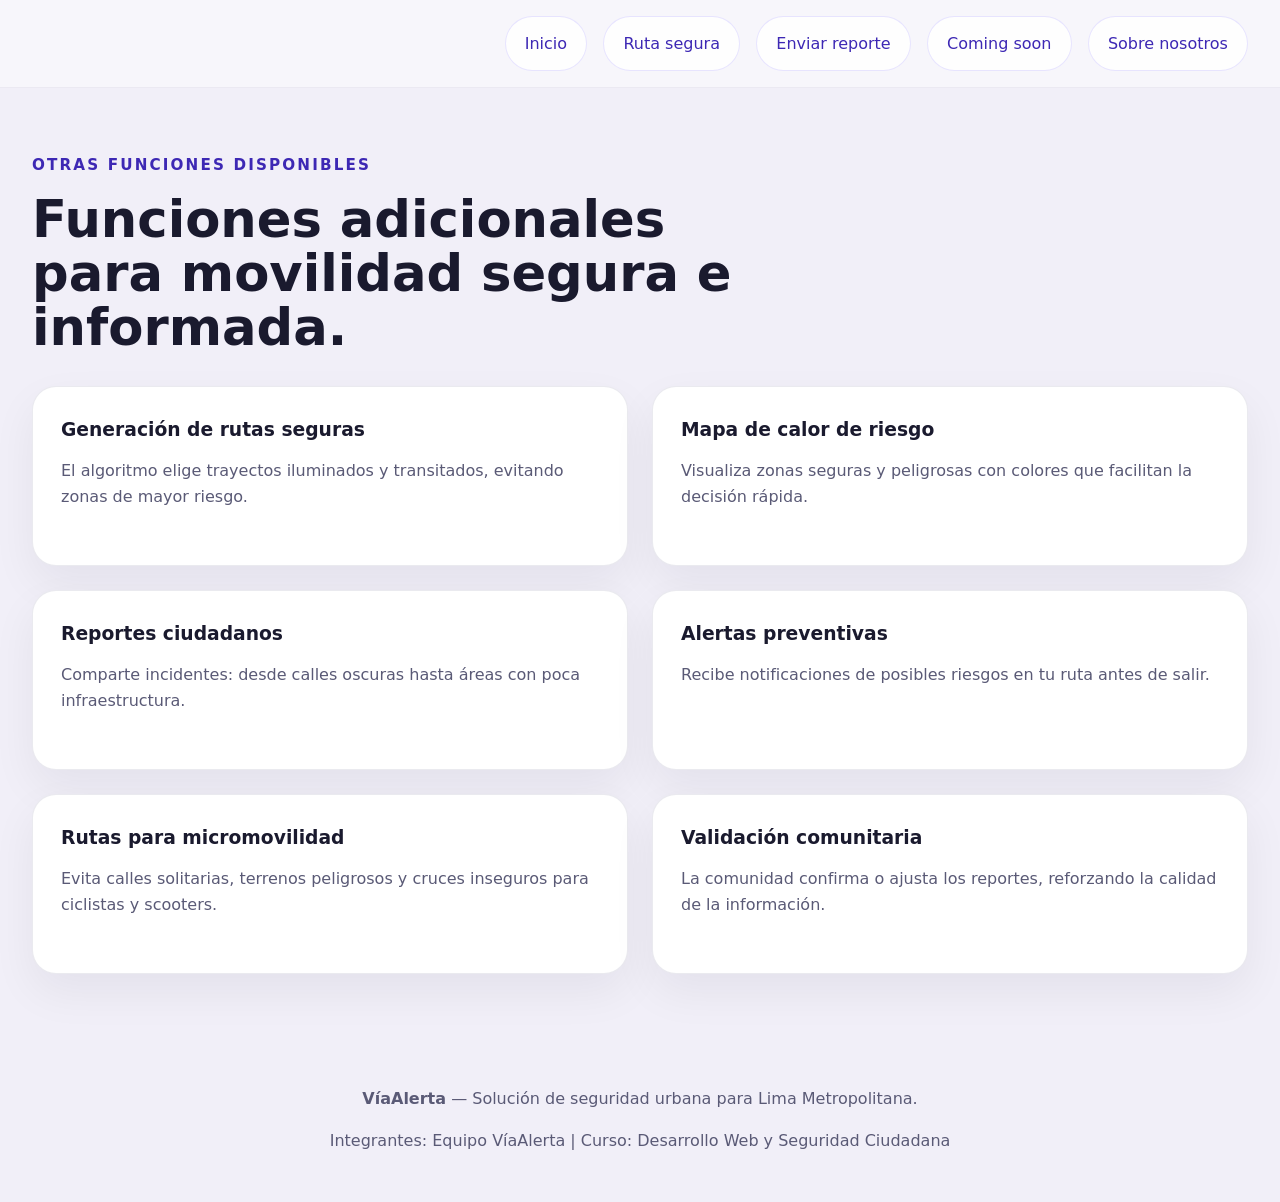
==== funciones.html @ 4d6bbc67 "Add files via upload" ====
<!DOCTYPE html>
<html lang="es">
<head>
  <meta charset="UTF-8" />
  <meta name="viewport" content="width=device-width, initial-scale=1.0" />
  <title>Otras Funciones | VíaAlerta</title>
  <link rel="stylesheet" href="styles.css" />
</head>
<body>
  <header class="site-header">
    <nav class="main-nav">
      <a href="index.html">Inicio</a>
      <a href="ruta-segura.html">Ruta segura</a>
      <a href="reporte-ciudadano.html">Enviar reporte</a>
      <a href="funciones.html">Coming soon</a>
      <a href="sobre-nosotros.html">Sobre nosotros</a>
    </nav>
  </header>

  <main class="section section--gray">
    <div class="section__header">
      <span class="eyebrow">Otras funciones disponibles</span>
      <h2>Funciones adicionales para movilidad segura e informada.</h2>
    </div>
    <div class="grid grid--2">
      <article class="card card--info">
        <h3>Generación de rutas seguras</h3>
        <p>El algoritmo elige trayectos iluminados y transitados, evitando zonas de mayor riesgo.</p>
      </article>
      <article class="card card--info">
        <h3>Mapa de calor de riesgo</h3>
        <p>Visualiza zonas seguras y peligrosas con colores que facilitan la decisión rápida.</p>
      </article>
      <article class="card card--info">
        <h3>Reportes ciudadanos</h3>
        <p>Comparte incidentes: desde calles oscuras hasta áreas con poca infraestructura.</p>
      </article>
      <article class="card card--info">
        <h3>Alertas preventivas</h3>
        <p>Recibe notificaciones de posibles riesgos en tu ruta antes de salir.</p>
      </article>
      <article class="card card--info">
        <h3>Rutas para micromovilidad</h3>
        <p>Evita calles solitarias, terrenos peligrosos y cruces inseguros para ciclistas y scooters.</p>
      </article>
      <article class="card card--info">
        <h3>Validación comunitaria</h3>
        <p>La comunidad confirma o ajusta los reportes, reforzando la calidad de la información.</p>
      </article>
    </div>
  </main>

  <footer class="footer">
    <div>
      <p><strong>VíaAlerta</strong> — Solución de seguridad urbana para Lima Metropolitana.</p>
      <p>Integrantes: Equipo VíaAlerta | Curso: Desarrollo Web y Seguridad Ciudadana</p>
    </div>
  </footer>

</body>
</html>
---- styles.css ----
:root {
  --bg: #f7f6fb;
  --surface: #ffffff;
  --surface-strong: #f1eff8;
  --text: #1a1a2e;
  --muted: #5a5a76;
  --purple: #6047ff;
  --purple-dark: #3d28b4;
  --green: #2dc36a;
  --yellow: #f3c95f;
  --red: #eb5757;
  --border: rgba(86, 80, 127, 0.12);
  --shadow: 0 24px 60px rgba(45, 35, 95, 0.12);
}

* {
  box-sizing: border-box;
}

html {
  scroll-behavior: smooth;
}

body {
  margin: 0;
  font-family: "Inter", system-ui, -apple-system, BlinkMacSystemFont, "Segoe UI", sans-serif;
  color: var(--text);
  background: radial-gradient(circle at top, rgba(96, 71, 255, 0.12), transparent 35%), var(--bg);
  line-height: 1.6;
}

img {
  max-width: 100%;
}

button,
input,
select,
textarea {
  font: inherit;
}

button {
  cursor: pointer;
}

a {
  color: inherit;
  text-decoration: none;
}

.site-header {
  position: sticky;
  top: 0;
  z-index: 20;
  background: rgba(247, 246, 251, 0.98);
  backdrop-filter: blur(12px);
  border-bottom: 1px solid rgba(86, 80, 127, 0.08);
  padding: 1rem 2rem;
}

.hero {
  min-height: calc(100vh - 76px);
  display: grid;
  align-items: center;
  gap: 2rem;
  padding: 3rem 2rem 2rem;
}

.main-nav {
  display: flex;
  flex-wrap: wrap;
  gap: 1rem;
  justify-content: flex-end;
}

.main-nav a {
  padding: 0.85rem 1.2rem;
  background: rgba(255, 255, 255, 0.88);
  color: var(--purple-dark);
  border-radius: 999px;
  border: 1px solid rgba(96, 71, 255, 0.14);
  transition: transform 0.2s ease, background 0.2s ease;
}

.main-nav a:hover {
  background: rgba(96, 71, 255, 0.08);
  transform: translateY(-1px);
}

.hero__content {
  max-width: 640px;
}

.eyebrow {
  display: inline-flex;
  align-items: center;
  font-size: 0.95rem;
  font-weight: 700;
  color: var(--purple-dark);
  text-transform: uppercase;
  letter-spacing: 0.14em;
  margin-bottom: 1rem;
}

.hero h1,
.section__header h2 {
  margin: 0 0 1rem;
  font-size: clamp(2rem, 4vw, 3.5rem);
  line-height: 1.05;
}

.hero p,
.section__header p,
.card p,
.alert-card p,
.result-card p {
  margin: 0;
  color: var(--muted);
}

.hero__actions {
  display: flex;
  flex-wrap: wrap;
  gap: 1rem;
  margin-top: 2rem;
}

.btn {
  border: none;
  border-radius: 999px;
  padding: 1rem 1.6rem;
  font-weight: 700;
  transition: transform 0.25s ease, box-shadow 0.25s ease, background 0.25s ease;
}

.btn:hover {
  transform: translateY(-2px);
}

.btn--primary {
  background: linear-gradient(135deg, var(--purple), #7d56ff);
  color: #ffffff;
  box-shadow: 0 18px 36px rgba(96, 71, 255, 0.24);
}

.btn--secondary {
  background: var(--green);
  color: #ffffff;
}

.btn--ghost {
  background: rgba(255, 255, 255, 0.88);
  color: var(--purple-dark);
  border: 1px solid rgba(96, 71, 255, 0.18);
}

.btn--large {
  width: 100%;
}

.mockup-card {
  padding: 1.5rem;
  background: rgba(255, 255, 255, 0.92);
  border-radius: 32px;
  border: 1px solid rgba(96, 71, 255, 0.12);
  box-shadow: var(--shadow);
  max-width: 480px;
}

.mockup-header {
  display: flex;
  justify-content: space-between;
  align-items: center;
  margin-bottom: 1.5rem;
  color: var(--text);
}

.status-pill {
  display: inline-flex;
  align-items: center;
  padding: 0.55rem 0.85rem;
  border-radius: 999px;
  font-size: 0.85rem;
  font-weight: 700;
}

.status-pill--green { background: rgba(45, 195, 106, 0.14); color: var(--green); }
.status-pill--yellow { background: rgba(243, 201, 95, 0.18); color: var(--yellow); }
.status-pill--red { background: rgba(235, 87, 87, 0.18); color: var(--red); }

.mockup-map {
  display: grid;
  gap: 1rem;
}

.zone {
  padding: 1rem 1.2rem;
  border-radius: 18px;
  color: #fff;
  font-weight: 700;
}

.zone--green { background: var(--green); }
.zone--yellow { background: var(--yellow); color: var(--text); }
.zone--red { background: var(--red); }

.section {
  padding: 4rem 2rem;
}

.section--gray {
  background: var(--surface-strong);
}

.section__header {
  max-width: 720px;
  margin-bottom: 2rem;
}

.grid {
  display: grid;
  gap: 1.5rem;
}

.grid--2 { grid-template-columns: repeat(2, minmax(0, 1fr)); }
.grid--3 { grid-template-columns: repeat(3, minmax(0, 1fr)); }

.card {
  background: var(--surface);
  border: 1px solid var(--border);
  border-radius: 24px;
  padding: 1.75rem;
  box-shadow: 0 18px 45px rgba(15, 13, 39, 0.06);
}

.card--feature h3,
.card--info h3,
.card--target h3,
.card--benefit h3,
.card--mockup h3 {
  margin-top: 0;
  margin-bottom: 0.8rem;
}

.card--info {
  min-height: 180px;
}

.card--target,
.card--benefit {
  min-height: 180px;
}

.card--mockup {
  background: linear-gradient(180deg, rgba(96, 71, 255, 0.16), rgba(255, 255, 255, 0.88));
  border: none;
}

.mockup-panel {
  min-height: 180px;
  display: flex;
  flex-direction: column;
  justify-content: center;
  gap: 1rem;
}

.simulator,
.report-form {
  display: grid;
  gap: 1.5rem;
}

.map-section {
  display: grid;
  grid-template-columns: 1.1fr 0.9fr;
  gap: 1.5rem;
  align-items: start;
}

.map-card {
  background: var(--surface);
  border: 1px solid var(--border);
  border-radius: 28px;
  padding: 1.75rem;
  box-shadow: 0 20px 40px rgba(15, 13, 39, 0.06);
}

.heatmap-container {
  position: relative;
  margin-top: 1rem;
  width: 100%;
  min-height: 320px;
}

.heatmap-container iframe {
  width: 100%;
  min-height: 320px;
  border: 0;
  border-radius: 20px;
  display: block;
}

.heatmap-overlay {
  position: absolute;
  top: 0;
  left: 0;
  width: 100%;
  height: 100%;
  border-radius: 20px;
  display: block;
  cursor: default;
}

.heat-grid {
  display: grid;
  grid-template-columns: repeat(3, minmax(0, 1fr));
  gap: 0.75rem;
  margin: 1rem 0;
}

.heat-zone {
  padding: 1rem;
  border-radius: 18px;
  color: #ffffff;
  font-weight: 700;
  text-align: center;
}

.heat-zone--green { background: var(--green); }
.heat-zone--yellow { background: var(--yellow); color: var(--text); }
.heat-zone--red { background: var(--red); }

.route-heatmap {
  display: grid;
  grid-template-columns: repeat(2, minmax(0, 1fr));
  gap: 0.75rem;
  margin: 1rem 0 0;
}

.heatmap-label {
  grid-column: 1 / -1;
  margin: 0 0 0.75rem;
  color: var(--muted);
  font-size: 0.95rem;
}

.heat-segment {
  padding: 1rem;
  border-radius: 18px;
  color: #ffffff;
  font-weight: 700;
  display: flex;
  flex-direction: column;
  gap: 0.35rem;
}

.heat-segment span {
  font-size: 0.85rem;
  opacity: 0.85;
}

.heat-segment--green { background: rgba(45, 195, 106, 0.94); }
.heat-segment--yellow { background: rgba(243, 201, 95, 0.94); color: var(--text); }
.heat-segment--red { background: rgba(235, 87, 87, 0.94); }

.form-card {
  background: var(--surface);
  border: 1px solid var(--border);
  border-radius: 28px;
  padding: 2rem;
  box-shadow: 0 20px 40px rgba(15, 13, 39, 0.06);
}

label {
  display: grid;
  gap: 0.6rem;
  font-weight: 600;
  margin-bottom: 1rem;
}

input,
select,
textarea {
  width: 100%;
  border: 1px solid rgba(86, 80, 127, 0.16);
  border-radius: 16px;
  padding: 1rem 1.1rem;
  background: #fff;
  color: var(--text);
}

textarea {
  resize: vertical;
}

.result-card,
.alert-card {
  background: var(--surface);
  border: 1px solid rgba(96, 71, 255, 0.08);
  border-radius: 28px;
  padding: 2rem;
  min-height: 220px;
  display: flex;
  align-items: center;
  justify-content: center;
}

.result-card {
  transition: all 0.35s ease;
}

.result-card.active {
  border-color: rgba(45, 195, 106, 0.25);
  background: linear-gradient(180deg, rgba(45, 195, 106, 0.08), #ffffff);
}

.result-card h3,
.alert-card h3 {
  margin-top: 0;
}

.result-list {
  list-style: none;
  padding: 0;
  margin: 1rem 0 0;
  display: grid;
  gap: 0.85rem;
}

.result-list li {
  display: flex;
  justify-content: space-between;
  gap: 1rem;
  padding: 1rem;
  border-radius: 18px;
  background: rgba(96, 71, 255, 0.04);
}

.reportes-guardados-card {
  margin-top: 1.5rem;
  border: 1px solid rgba(96, 71, 255, 0.08);
  border-radius: 28px;
  padding: 1.75rem;
  background: var(--surface);
}

.reportes-guardados-card h3 {
  margin-top: 0;
}

.report-list {
  list-style: none;
  margin: 1rem 0 0;
  padding: 0;
  display: grid;
  gap: 1rem;
}

.report-item {
  padding: 1rem;
  border-radius: 20px;
  background: rgba(96, 71, 255, 0.04);
  border: 1px solid rgba(96, 71, 255, 0.12);
}

.report-item strong {
  display: block;
  margin-bottom: 0.35rem;
}

.report-item span {
  display: block;
  font-size: 0.95rem;
  color: var(--muted);
  margin-bottom: 0.75rem;
}

.report-item p {
  margin: 0 0 0.75rem;
  line-height: 1.5;
}

.report-item small {
  display: block;
  color: var(--muted);
  font-size: 0.85rem;
}

.report-item--empty {
  padding: 1rem;
  background: rgba(255, 255, 255, 0.88);
  color: var(--muted);
  font-style: italic;
}

.alert-card.active {
  border-color: rgba(96, 71, 255, 0.18);
  background: linear-gradient(180deg, rgba(96, 71, 255, 0.08), #ffffff);
}

.about-section {
  margin-bottom: 2.5rem;
}

.about-section h3 {
  margin-bottom: 1rem;
  font-size: 1.5rem;
  color: var(--text);
}

.about-section p {
  line-height: 1.8;
  color: var(--text);
  margin-bottom: 1rem;
}

.values-list {
  list-style: none;
  padding: 0;
  margin: 0;
  display: grid;
  gap: 1.2rem;
}

.values-list li {
  padding: 1.5rem;
  border-radius: 18px;
  background: rgba(96, 71, 255, 0.06);
  border: 1px solid rgba(96, 71, 255, 0.12);
  line-height: 1.7;
}

.values-list strong {
  color: var(--primary);
}

.team-grid {
  display: grid;
  grid-template-columns: repeat(auto-fit, minmax(280px, 1fr));
  gap: 1.5rem;
  margin-top: 1.5rem;
}

.team-member {
  padding: 1.5rem;
  border-radius: 20px;
  border: 1px solid rgba(96, 71, 255, 0.12);
  background: var(--surface);
  box-shadow: 0 10px 30px rgba(15, 13, 39, 0.05);
}

.team-member h4 {
  margin-top: 0;
  margin-bottom: 0.5rem;
  font-size: 1.1rem;
  color: var(--text);
}

.team-member .role {
  margin-bottom: 1rem;
  color: var(--primary);
  font-weight: 600;
  font-size: 0.9rem;
}

.team-member p {
  margin: 0;
  color: var(--text);
  line-height: 1.7;
  font-size: 0.95rem;
}

.footer {
  padding: 2rem;
  text-align: center;
  background: var(--surface-strong);
  color: var(--muted);
}

@media (max-width: 1024px) {
  .grid--2,
  .grid--3,
  .prototipo-grid {
    grid-template-columns: 1fr;
  }
}

@media (max-width: 720px) {
  .hero {
    padding: 3rem 1.5rem;
  }

  .main-nav {
    justify-content: center;
  }

  .hero__visual,
  .hero__actions {
    justify-content: center;
  }

  .hero__actions {
    flex-direction: column;
  }

  .section,
  .footer {
    padding: 2.5rem 1.5rem;
  }
}

@media (max-width: 520px) {
  .hero h1,
  .section__header h2 {
    font-size: 2rem;
  }

  .btn {
    padding: 0.95rem 1rem;
  }
}
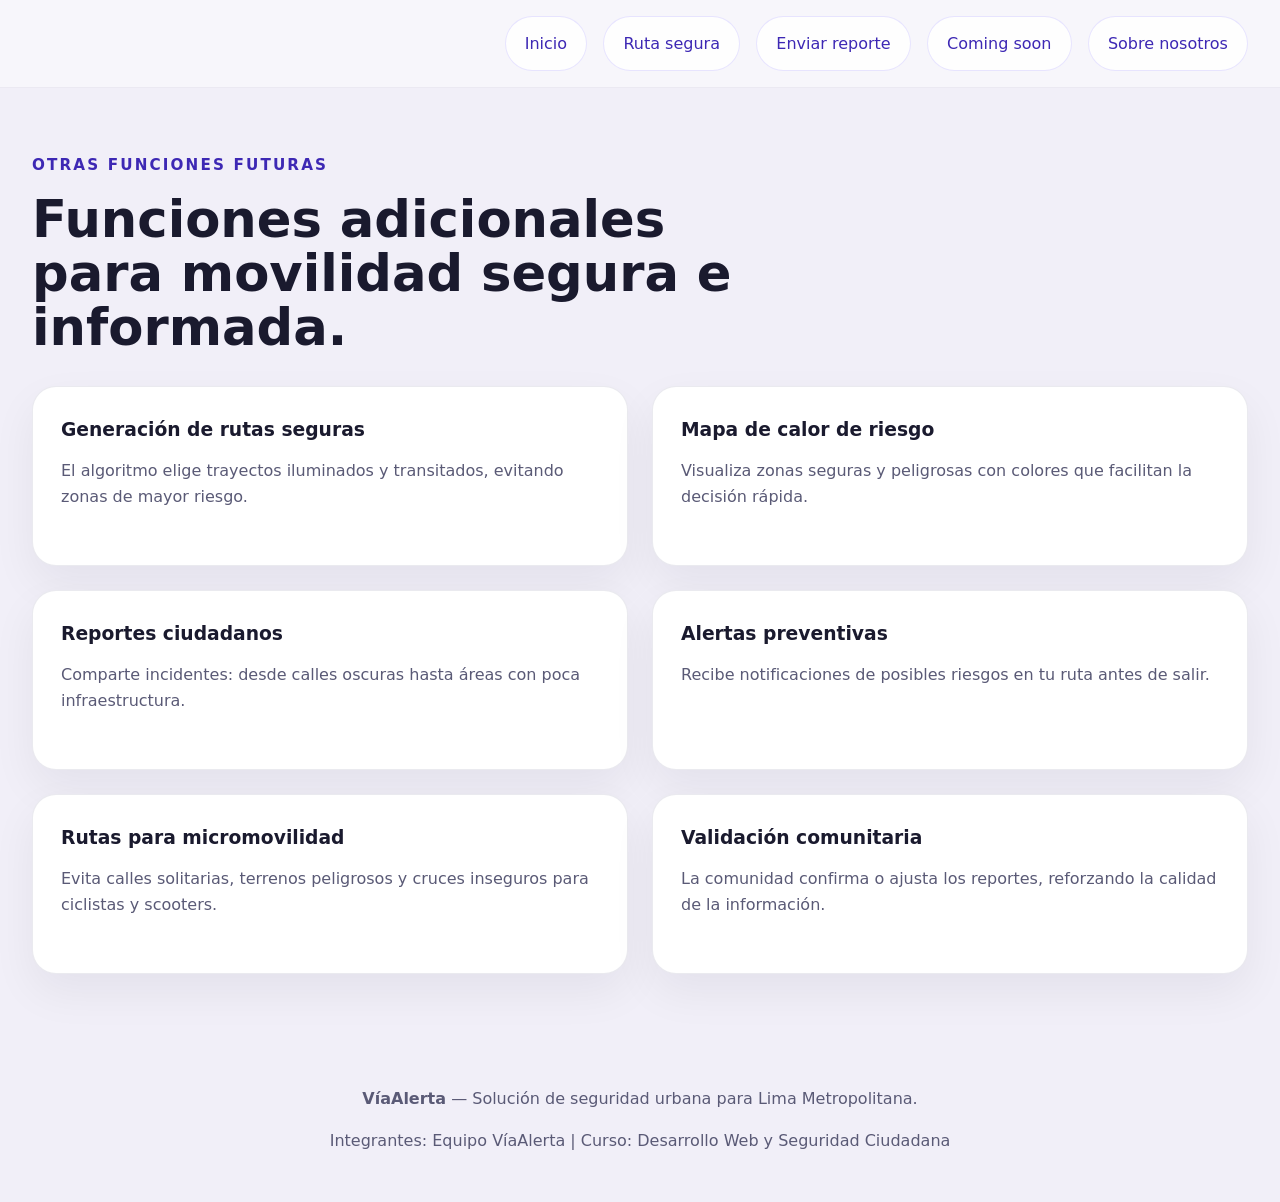
==== commit 1dc52fb9: "Update funciones.html" ====
--- a/funciones.html
+++ b/funciones.html
@@ -19,7 +19,7 @@
 
   <main class="section section--gray">
     <div class="section__header">
-      <span class="eyebrow">Otras funciones disponibles</span>
+      <span class="eyebrow">Otras funciones futuras</span>
       <h2>Funciones adicionales para movilidad segura e informada.</h2>
     </div>
     <div class="grid grid--2">
